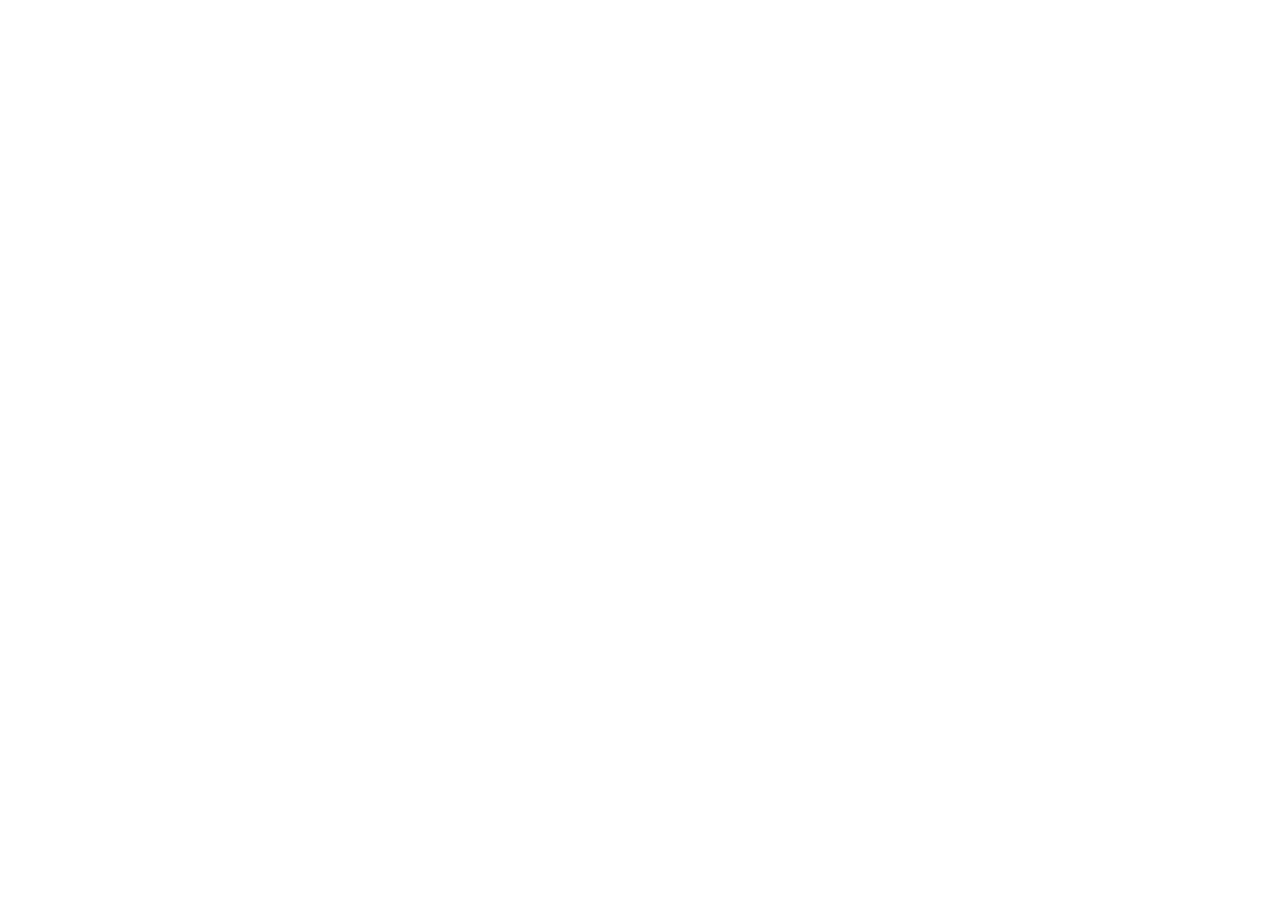
==== index.html @ 7bea7ccb "Add files via upload" ====
<!doctype html>
<html lang="en">
  <head>
    <meta charset="utf-8" />
    <meta name="viewport" content="width=device-width, initial-scale=1" />
    <title>Bauphysik · U-value · 1.1</title>
    <!--
      Content Security Policy: only own-origin scripts, styles and
      data. No inline script. No remote resources.
    -->
    <meta
      http-equiv="Content-Security-Policy"
      content="
        default-src 'none';
        script-src 'self';
        style-src 'self';
        img-src 'self' data:;
        font-src 'self';
        connect-src 'none';
        base-uri 'none';
        form-action 'none';
        frame-ancestors 'none';
      "
    />
    <link rel="stylesheet" href="css/style.css" />
  </head>
  <body>
    <main id="app"></main>
    <script type="module" src="js/ui/uvalue-app.js"></script>
  </body>
</html>
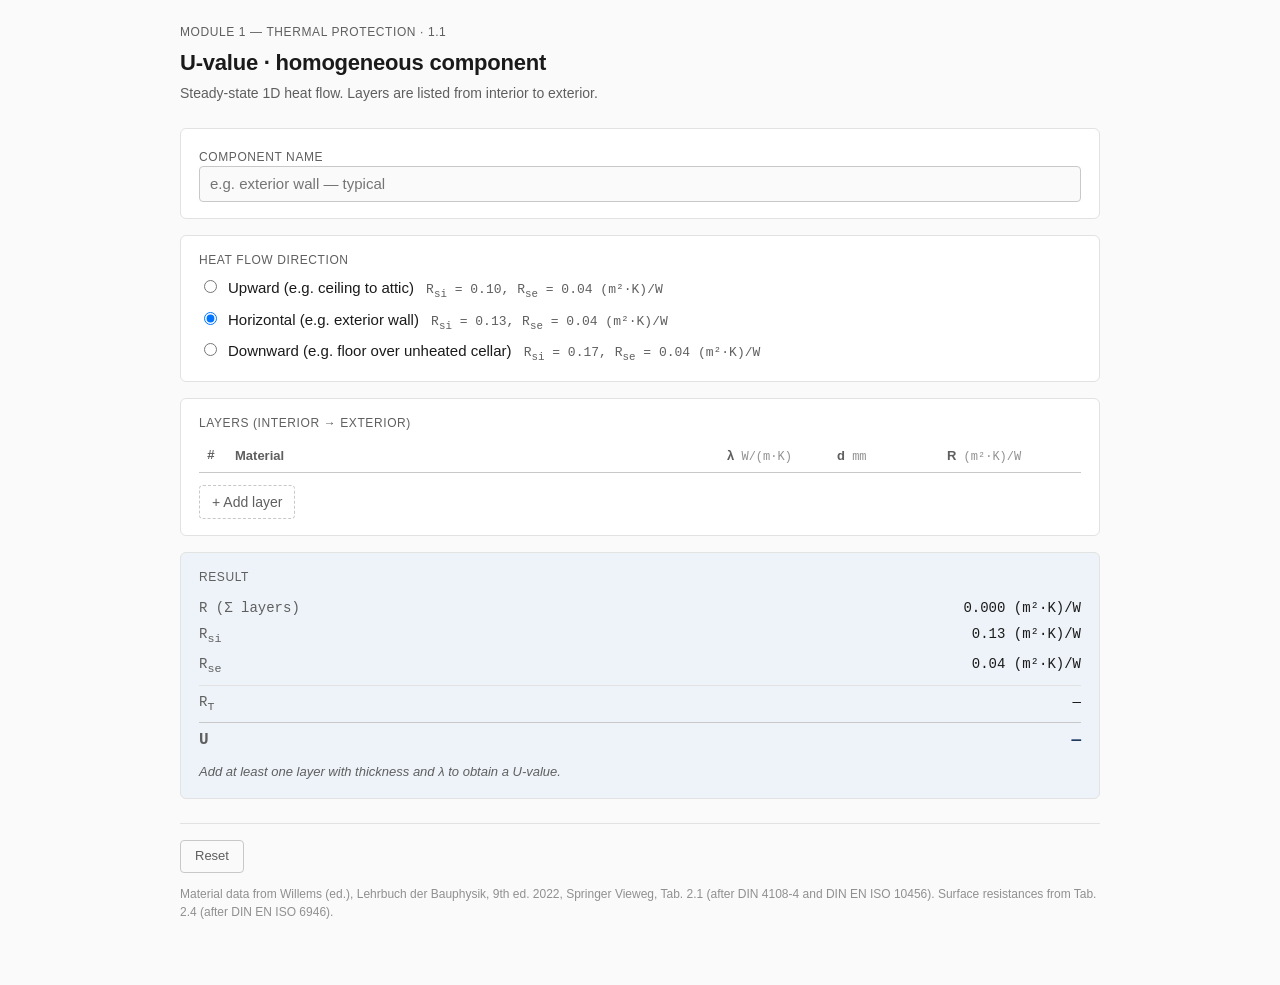
==== commit 225123af: "Add files via upload" ====
--- a/index.html
+++ b/index.html
@@ -4,10 +4,6 @@
     <meta charset="utf-8" />
     <meta name="viewport" content="width=device-width, initial-scale=1" />
     <title>Bauphysik · U-value · 1.1</title>
-    <!--
-      Content Security Policy: only own-origin scripts, styles and
-      data. No inline script. No remote resources.
-    -->
     <meta
       http-equiv="Content-Security-Policy"
       content="
@@ -19,13 +15,12 @@
         connect-src 'none';
         base-uri 'none';
         form-action 'none';
-        frame-ancestors 'none';
       "
     />
-    <link rel="stylesheet" href="css/style.css" />
+    <link rel="stylesheet" href="style.css" />
   </head>
   <body>
     <main id="app"></main>
-    <script type="module" src="js/ui/uvalue-app.js"></script>
+    <script type="module" src="uvalue-app.js"></script>
   </body>
 </html>
--- a/style.css
+++ b/style.css
@@ -0,0 +1,274 @@
+/* Bauphysik · U-value Quick Calc — base styles
+ *
+ * Design intent: pro tool for engineering students.
+ * Quiet, high contrast, monospaced where numerical density matters.
+ * No decorative chrome.
+ */
+
+:root {
+  --bg: #fafafa;
+  --bg-block: #ffffff;
+  --fg: #1a1a1a;
+  --fg-muted: #5f5f5f;
+  --fg-faint: #909090;
+  --line: #e2e2e2;
+  --line-strong: #c8c8c8;
+  --accent: #1e3a5f;
+  --accent-soft: #eef3f9;
+  --warn: #a8500d;
+  --num-font: "SFMono-Regular", "JetBrains Mono", "Cascadia Mono",
+    "Consolas", "Menlo", "Liberation Mono", monospace;
+  --ui-font: -apple-system, BlinkMacSystemFont, "Segoe UI", Roboto,
+    "Helvetica Neue", Arial, sans-serif;
+}
+
+@media (prefers-color-scheme: dark) {
+  :root {
+    --bg: #15171a;
+    --bg-block: #1e2024;
+    --fg: #e8e8e8;
+    --fg-muted: #a0a4aa;
+    --fg-faint: #6b7078;
+    --line: #2c3036;
+    --line-strong: #3c4048;
+    --accent: #8fb6e5;
+    --accent-soft: #232a35;
+    --warn: #e0a070;
+  }
+}
+
+* { box-sizing: border-box; }
+
+html, body {
+  margin: 0;
+  padding: 0;
+  background: var(--bg);
+  color: var(--fg);
+  font-family: var(--ui-font);
+  font-size: 15px;
+  line-height: 1.45;
+}
+
+#app {
+  max-width: 960px;
+  margin: 0 auto;
+  padding: 24px 20px 64px;
+}
+
+/* ── header ───────────────────────────────────────────────────── */
+.appHeader { margin-bottom: 24px; }
+.crumb {
+  font-size: 12px;
+  text-transform: uppercase;
+  letter-spacing: 0.05em;
+  color: var(--fg-muted);
+  margin-bottom: 6px;
+}
+.appHeader h1 {
+  margin: 0 0 4px;
+  font-size: 22px;
+  font-weight: 600;
+  letter-spacing: -0.01em;
+}
+.appHeader .sub {
+  margin: 0;
+  color: var(--fg-muted);
+  font-size: 14px;
+}
+
+/* ── blocks ───────────────────────────────────────────────────── */
+.block {
+  background: var(--bg-block);
+  border: 1px solid var(--line);
+  border-radius: 6px;
+  padding: 16px 18px;
+  margin-bottom: 16px;
+}
+.label {
+  font-size: 12px;
+  text-transform: uppercase;
+  letter-spacing: 0.05em;
+  color: var(--fg-muted);
+  margin-bottom: 8px;
+}
+
+/* ── component name ───────────────────────────────────────────── */
+.nameInput {
+  width: 100%;
+  padding: 6px 10px;
+  border: 1px solid var(--line-strong);
+  border-radius: 4px;
+  background: var(--bg);
+  color: var(--fg);
+  font: inherit;
+  font-size: 15px;
+}
+.nameInput:focus {
+  outline: 2px solid var(--accent);
+  outline-offset: -1px;
+}
+
+/* ── radio group (heat flow direction) ────────────────────────── */
+.radioGroup { display: flex; flex-direction: column; gap: 6px; }
+.radioRow { display: flex; align-items: baseline; gap: 8px; }
+.radioLabel { cursor: pointer; }
+.radioLabel .meta {
+  margin-left: 8px;
+  color: var(--fg-muted);
+  font-family: var(--num-font);
+  font-size: 13px;
+}
+
+/* ── layers table ─────────────────────────────────────────────── */
+.layers {
+  width: 100%;
+  border-collapse: collapse;
+  margin-top: 4px;
+}
+.layers th, .layers td {
+  padding: 6px 8px;
+  border-bottom: 1px solid var(--line);
+  text-align: left;
+  vertical-align: middle;
+}
+.layers thead th {
+  font-weight: 600;
+  font-size: 13px;
+  color: var(--fg-muted);
+  border-bottom: 1px solid var(--line-strong);
+}
+.layers .unit {
+  color: var(--fg-faint);
+  font-weight: 400;
+  font-family: var(--num-font);
+  font-size: 12px;
+}
+.colNum { width: 28px; color: var(--fg-faint); font-family: var(--num-font); }
+.colMat { min-width: 220px; }
+.colLam, .colThk, .colR { width: 110px; }
+.colAct { width: 32px; text-align: center; }
+.derived {
+  font-family: var(--num-font);
+  color: var(--fg-muted);
+  text-align: right;
+}
+
+.matSelect, .customNameInput {
+  width: 100%;
+  padding: 4px 6px;
+  border: 1px solid var(--line-strong);
+  border-radius: 3px;
+  background: var(--bg);
+  color: var(--fg);
+  font: inherit;
+  font-size: 14px;
+}
+.customNameInput { margin-top: 4px; }
+
+.num {
+  width: 100%;
+  padding: 4px 6px;
+  border: 1px solid var(--line-strong);
+  border-radius: 3px;
+  background: var(--bg);
+  color: var(--fg);
+  font-family: var(--num-font);
+  font-size: 14px;
+  text-align: right;
+}
+.num:focus, .matSelect:focus, .customNameInput:focus {
+  outline: 2px solid var(--accent);
+  outline-offset: -1px;
+}
+
+.addBtn {
+  margin-top: 12px;
+  padding: 6px 12px;
+  font: inherit;
+  font-size: 14px;
+  border: 1px dashed var(--line-strong);
+  background: transparent;
+  color: var(--fg-muted);
+  cursor: pointer;
+  border-radius: 4px;
+}
+.addBtn:hover { border-color: var(--accent); color: var(--accent); }
+
+.rmBtn {
+  border: none;
+  background: transparent;
+  color: var(--fg-faint);
+  font-size: 18px;
+  cursor: pointer;
+  width: 24px;
+  height: 24px;
+  line-height: 1;
+  border-radius: 3px;
+  padding: 0;
+}
+.rmBtn:hover { color: var(--warn); background: var(--accent-soft); }
+
+/* ── results ──────────────────────────────────────────────────── */
+.results { background: var(--accent-soft); }
+.resRow {
+  display: flex;
+  justify-content: space-between;
+  align-items: baseline;
+  padding: 3px 0;
+  font-family: var(--num-font);
+  font-size: 14px;
+}
+.resLabel { color: var(--fg-muted); }
+.resValue { color: var(--fg); }
+.rTotalLine {
+  border-top: 1px solid var(--line);
+  margin-top: 4px;
+  padding-top: 6px;
+}
+.uLine {
+  font-size: 16px;
+  font-weight: 600;
+  border-top: 1px solid var(--line-strong);
+  margin-top: 4px;
+  padding-top: 6px;
+}
+.uLine .resValue { color: var(--accent); }
+.hint {
+  color: var(--fg-muted);
+  font-size: 13px;
+  font-style: italic;
+  margin: 8px 0 0;
+}
+
+/* ── footer ───────────────────────────────────────────────────── */
+.appFooter {
+  margin-top: 24px;
+  padding-top: 16px;
+  border-top: 1px solid var(--line);
+}
+.resetBtn {
+  padding: 6px 14px;
+  font: inherit;
+  font-size: 13px;
+  border: 1px solid var(--line-strong);
+  background: transparent;
+  color: var(--fg-muted);
+  cursor: pointer;
+  border-radius: 4px;
+}
+.resetBtn:hover { color: var(--warn); border-color: var(--warn); }
+.src {
+  margin: 12px 0 0;
+  font-size: 12px;
+  color: var(--fg-faint);
+  line-height: 1.5;
+}
+
+/* ── responsive tweaks ────────────────────────────────────────── */
+@media (max-width: 640px) {
+  #app { padding: 16px 12px 48px; }
+  .layers th, .layers td { padding: 4px 4px; }
+  .colMat { min-width: 140px; }
+  .colLam, .colThk, .colR { width: 78px; }
+  .radioLabel .meta { display: block; margin-left: 0; }
+}
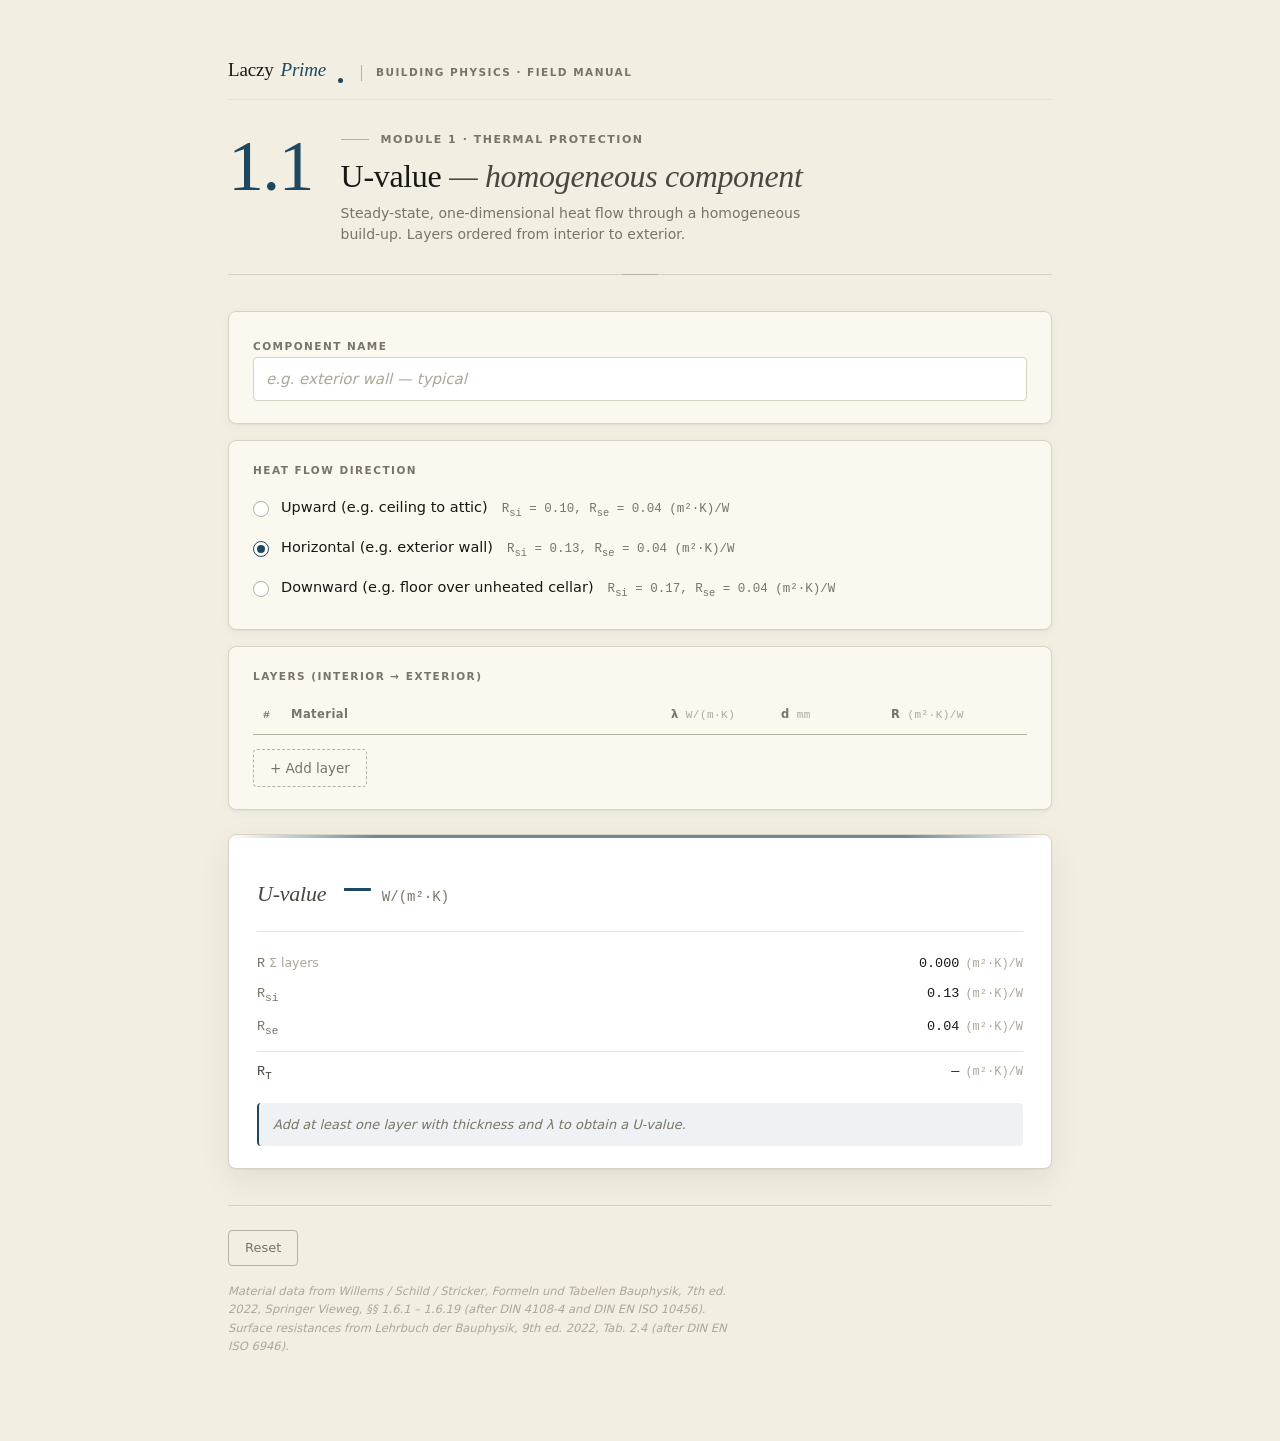
==== commit 6af37b85: "Add files via upload" ====
--- a/index.html
+++ b/index.html
@@ -3,7 +3,7 @@
   <head>
     <meta charset="utf-8" />
     <meta name="viewport" content="width=device-width, initial-scale=1" />
-    <title>Bauphysik · U-value · 1.1</title>
+    <title>LaczyPrime · U-value · 1.1</title>
     <meta
       http-equiv="Content-Security-Policy"
       content="
--- a/style.css
+++ b/style.css
@@ -1,39 +1,80 @@
-/* Bauphysik · U-value Quick Calc — base styles
+/* Bauphysik · U-value · 1.1
  *
- * Design intent: pro tool for engineering students.
- * Quiet, high contrast, monospaced where numerical density matters.
- * No decorative chrome.
+ * Aesthetic: editorial field manual.
+ * Cream paper, serif chapter heading, restrained iron-blue accent.
+ * Tabular numerals throughout for engineering precision.
+ * No external dependencies (CSP-safe, offline-safe).
  */
 
 :root {
-  --bg: #fafafa;
-  --bg-block: #ffffff;
-  --fg: #1a1a1a;
-  --fg-muted: #5f5f5f;
-  --fg-faint: #909090;
-  --line: #e2e2e2;
-  --line-strong: #c8c8c8;
-  --accent: #1e3a5f;
-  --accent-soft: #eef3f9;
-  --warn: #a8500d;
-  --num-font: "SFMono-Regular", "JetBrains Mono", "Cascadia Mono",
-    "Consolas", "Menlo", "Liberation Mono", monospace;
-  --ui-font: -apple-system, BlinkMacSystemFont, "Segoe UI", Roboto,
-    "Helvetica Neue", Arial, sans-serif;
+  /* Surfaces */
+  --bg:           #f3eee2;
+  --bg-block:     #fbf8ef;
+  --bg-elevated:  #ffffff;
+  --bg-input:     #ffffff;
+
+  /* Ink */
+  --fg:           #1a1815;
+  --fg-secondary: #4a4640;
+  --fg-muted:     #7a7468;
+  --fg-faint:     #aea798;
+
+  /* Lines */
+  --line:         #d8d2c2;
+  --line-strong:  #b8b0a0;
+  --line-hairline:#e8e2d2;
+
+  /* Accent — iron blue, used sparingly */
+  --accent:       #1e4860;
+  --accent-soft:  rgba(30, 72, 96, 0.07);
+  --accent-strong:#143240;
+
+  --warn:         #8b3a1a;
+
+  /* Shadows */
+  --shadow-soft:    0 1px 2px rgba(26, 24, 21, 0.04),
+                    0 2px 12px rgba(26, 24, 21, 0.04);
+  --shadow-lifted:  0 1px 2px rgba(26, 24, 21, 0.06),
+                    0 12px 32px rgba(26, 24, 21, 0.07);
+
+  /* Fonts — system-resident only (no external loads under CSP) */
+  --ui-font:    ui-sans-serif, system-ui, -apple-system, "Segoe UI Variable",
+                "Segoe UI", sans-serif;
+  --serif-font: ui-serif, "Iowan Old Style", "Hoefler Text", "Apple Garamond",
+                "Palatino Linotype", Palatino, "Times New Roman", Georgia, serif;
+  --num-font:   ui-monospace, "SF Mono", "JetBrains Mono", "Cascadia Mono",
+                Menlo, Consolas, monospace;
+
+  --radius:     4px;
+  --radius-lg:  8px;
 }
 
 @media (prefers-color-scheme: dark) {
   :root {
-    --bg: #15171a;
-    --bg-block: #1e2024;
-    --fg: #e8e8e8;
-    --fg-muted: #a0a4aa;
-    --fg-faint: #6b7078;
-    --line: #2c3036;
-    --line-strong: #3c4048;
-    --accent: #8fb6e5;
-    --accent-soft: #232a35;
-    --warn: #e0a070;
+    --bg:           #16140f;
+    --bg-block:     #1e1b15;
+    --bg-elevated:  #25211a;
+    --bg-input:     #1a1812;
+
+    --fg:           #ece6d6;
+    --fg-secondary: #b8b2a2;
+    --fg-muted:     #8a8478;
+    --fg-faint:     #635e54;
+
+    --line:         #2d2a23;
+    --line-strong:  #45413a;
+    --line-hairline:#221f19;
+
+    --accent:       #7eafd1;
+    --accent-soft:  rgba(126, 175, 209, 0.10);
+    --accent-strong:#a3c8e2;
+
+    --warn:         #d4a070;
+
+    --shadow-soft:    0 1px 2px rgba(0, 0, 0, 0.25),
+                      0 2px 12px rgba(0, 0, 0, 0.20);
+    --shadow-lifted:  0 1px 2px rgba(0, 0, 0, 0.35),
+                      0 12px 32px rgba(0, 0, 0, 0.30);
   }
 }
 
@@ -46,153 +87,521 @@
   color: var(--fg);
   font-family: var(--ui-font);
   font-size: 15px;
-  line-height: 1.45;
+  line-height: 1.5;
+  -webkit-font-smoothing: antialiased;
+  -moz-osx-font-smoothing: grayscale;
+  font-variant-numeric: tabular-nums lining-nums;
 }
 
 #app {
-  max-width: 960px;
+  position: relative;
+  max-width: 880px;
   margin: 0 auto;
-  padding: 24px 20px 64px;
-}
-
-/* ── header ───────────────────────────────────────────────────── */
-.appHeader { margin-bottom: 24px; }
+  padding: 56px 28px 80px;
+}
+
+/* ── header — brand + chapter opening ──────────────────────────── */
+.appHeader {
+  display: block;
+  margin-bottom: 36px;
+  padding-bottom: 28px;
+  border-bottom: 1px solid var(--line);
+  position: relative;
+}
+.appHeader::after {
+  content: "";
+  position: absolute;
+  left: 50%;
+  bottom: -3px;
+  width: 36px;
+  height: 5px;
+  transform: translateX(-50%);
+  background:
+    linear-gradient(to bottom,
+      var(--bg) 0%, var(--bg) 40%,
+      var(--line-strong) 40%, var(--line-strong) 60%,
+      var(--bg) 60%, var(--bg) 100%);
+}
+
+/* — Brand: LaczyPrime wordmark, top — */
+.brand {
+  display: flex;
+  align-items: baseline;
+  gap: 10px;
+  margin-bottom: 32px;
+  padding-bottom: 14px;
+  border-bottom: 1px solid var(--line-hairline);
+  flex-wrap: wrap;
+}
+.brandWord {
+  font-family: var(--serif-font);
+  font-size: 19px;
+  font-weight: 400;
+  letter-spacing: -0.01em;
+  color: var(--fg);
+}
+.brandWordAccent {
+  font-family: var(--serif-font);
+  font-size: 19px;
+  font-style: italic;
+  font-weight: 400;
+  letter-spacing: -0.01em;
+  color: var(--accent);
+  margin-left: -3px;
+}
+.brandDot {
+  display: inline-block;
+  width: 5px;
+  height: 5px;
+  border-radius: 50%;
+  background: var(--accent);
+  margin-left: 2px;
+  margin-bottom: 2px;
+  align-self: end;
+}
+.brandTag {
+  font-size: 10.5px;
+  font-weight: 600;
+  letter-spacing: 0.14em;
+  text-transform: uppercase;
+  color: var(--fg-muted);
+  margin-left: 8px;
+  padding-left: 14px;
+  border-left: 1px solid var(--line-strong);
+}
+
+/* — Chapter body — */
+.headerBody {
+  display: grid;
+  grid-template-columns: auto 1fr;
+  gap: 28px;
+  align-items: start;
+}
+
+.chapterMark {
+  font-family: var(--serif-font);
+  font-size: 72px;
+  font-weight: 400;
+  line-height: 0.85;
+  color: var(--accent);
+  letter-spacing: -0.025em;
+  padding-top: 4px;
+  font-feature-settings: "lnum" 1;
+}
+
+.headerText { min-width: 0; }
+
 .crumb {
-  font-size: 12px;
+  font-size: 11px;
+  font-weight: 600;
+  letter-spacing: 0.14em;
   text-transform: uppercase;
-  letter-spacing: 0.05em;
-  color: var(--fg-muted);
-  margin-bottom: 6px;
-}
+  color: var(--fg-muted);
+  margin-bottom: 10px;
+  display: flex;
+  align-items: center;
+  gap: 12px;
+}
+.crumb::before {
+  content: "";
+  width: 28px;
+  height: 1px;
+  background: var(--line-strong);
+}
+
 .appHeader h1 {
-  margin: 0 0 4px;
-  font-size: 22px;
-  font-weight: 600;
+  font-family: var(--serif-font);
+  font-weight: 400;
+  font-size: 32px;
+  line-height: 1.15;
   letter-spacing: -0.01em;
-}
+  margin: 0 0 8px;
+  color: var(--fg);
+}
+.appHeader h1 em {
+  font-style: italic;
+  color: var(--fg-secondary);
+}
+
 .appHeader .sub {
   margin: 0;
   color: var(--fg-muted);
   font-size: 14px;
+  max-width: 56ch;
+  line-height: 1.55;
 }
 
 /* ── blocks ───────────────────────────────────────────────────── */
 .block {
   background: var(--bg-block);
   border: 1px solid var(--line);
-  border-radius: 6px;
-  padding: 16px 18px;
+  border-radius: var(--radius-lg);
+  padding: 22px 24px;
   margin-bottom: 16px;
-}
+  box-shadow: var(--shadow-soft);
+}
+
 .label {
-  font-size: 12px;
+  font-size: 10.5px;
+  font-weight: 600;
+  letter-spacing: 0.14em;
   text-transform: uppercase;
-  letter-spacing: 0.05em;
-  color: var(--fg-muted);
-  margin-bottom: 8px;
-}
-
-/* ── component name ───────────────────────────────────────────── */
+  color: var(--fg-muted);
+  margin-bottom: 12px;
+}
+
+/* ── component name input ─────────────────────────────────────── */
 .nameInput {
   width: 100%;
-  padding: 6px 10px;
-  border: 1px solid var(--line-strong);
-  border-radius: 4px;
-  background: var(--bg);
+  padding: 10px 12px;
+  border: 1px solid var(--line);
+  border-radius: var(--radius);
+  background: var(--bg-input);
   color: var(--fg);
   font: inherit;
   font-size: 15px;
-}
+  font-family: var(--ui-font);
+  transition: border-color 120ms ease, box-shadow 120ms ease;
+}
+.nameInput::placeholder { color: var(--fg-faint); font-style: italic; }
 .nameInput:focus {
-  outline: 2px solid var(--accent);
-  outline-offset: -1px;
-}
-
-/* ── radio group (heat flow direction) ────────────────────────── */
-.radioGroup { display: flex; flex-direction: column; gap: 6px; }
-.radioRow { display: flex; align-items: baseline; gap: 8px; }
-.radioLabel { cursor: pointer; }
+  outline: none;
+  border-color: var(--accent);
+  box-shadow: 0 0 0 3px var(--accent-soft);
+}
+
+/* ── radio group ──────────────────────────────────────────────── */
+.radioGroup { display: flex; flex-direction: column; gap: 4px; }
+.radioRow {
+  display: flex;
+  align-items: center;
+  gap: 12px;
+  padding: 6px 8px;
+  margin: 0 -8px;
+  border-radius: var(--radius);
+  transition: background 100ms ease;
+}
+.radioRow:hover { background: var(--accent-soft); }
+
+input[type="radio"] {
+  appearance: none;
+  -webkit-appearance: none;
+  width: 16px;
+  height: 16px;
+  margin: 0;
+  border: 1.5px solid var(--line-strong);
+  border-radius: 50%;
+  background: var(--bg-input);
+  position: relative;
+  cursor: pointer;
+  flex-shrink: 0;
+  transition: border-color 120ms ease;
+}
+input[type="radio"]:hover { border-color: var(--accent); }
+input[type="radio"]:checked { border-color: var(--accent); }
+input[type="radio"]:checked::after {
+  content: "";
+  position: absolute;
+  inset: 3px;
+  background: var(--accent);
+  border-radius: 50%;
+}
+input[type="radio"]:focus-visible {
+  outline: none;
+  box-shadow: 0 0 0 3px var(--accent-soft);
+}
+
+.radioLabel {
+  cursor: pointer;
+  color: var(--fg);
+  font-size: 14.5px;
+  flex: 1;
+  display: flex;
+  align-items: baseline;
+  gap: 14px;
+  flex-wrap: wrap;
+}
 .radioLabel .meta {
-  margin-left: 8px;
-  color: var(--fg-muted);
-  font-family: var(--num-font);
-  font-size: 13px;
+  color: var(--fg-muted);
+  font-family: var(--num-font);
+  font-size: 12.5px;
+  font-feature-settings: "tnum" 1;
 }
 
 /* ── layers table ─────────────────────────────────────────────── */
 .layers {
   width: 100%;
   border-collapse: collapse;
-  margin-top: 4px;
+  margin-top: 6px;
 }
 .layers th, .layers td {
-  padding: 6px 8px;
-  border-bottom: 1px solid var(--line);
+  padding: 9px 10px;
   text-align: left;
   vertical-align: middle;
 }
 .layers thead th {
   font-weight: 600;
-  font-size: 13px;
+  font-size: 11.5px;
+  letter-spacing: 0.04em;
   color: var(--fg-muted);
   border-bottom: 1px solid var(--line-strong);
-}
+  padding-bottom: 10px;
+}
+.layers tbody tr {
+  border-bottom: 1px solid var(--line-hairline);
+}
+.layers tbody tr:last-child { border-bottom: none; }
 .layers .unit {
   color: var(--fg-faint);
   font-weight: 400;
   font-family: var(--num-font);
-  font-size: 12px;
-}
-.colNum { width: 28px; color: var(--fg-faint); font-family: var(--num-font); }
+  font-size: 11px;
+  font-feature-settings: "tnum" 1;
+}
+.colNum {
+  width: 28px;
+  color: var(--fg-faint);
+  font-family: var(--num-font);
+  font-feature-settings: "tnum" 1;
+  font-size: 13px;
+}
 .colMat { min-width: 220px; }
 .colLam, .colThk, .colR { width: 110px; }
-.colAct { width: 32px; text-align: center; }
+.colAct { width: 36px; text-align: center; }
+
 .derived {
   font-family: var(--num-font);
-  color: var(--fg-muted);
+  font-feature-settings: "tnum" 1;
+  color: var(--fg-secondary);
   text-align: right;
-}
-
-.matSelect, .customNameInput {
+  font-size: 13.5px;
+}
+
+.customNameInput {
   width: 100%;
-  padding: 4px 6px;
-  border: 1px solid var(--line-strong);
-  border-radius: 3px;
-  background: var(--bg);
+  padding: 7px 10px;
+  border: 1px solid var(--line);
+  border-radius: var(--radius);
+  background: var(--bg-input);
   color: var(--fg);
   font: inherit;
   font-size: 14px;
-}
-.customNameInput { margin-top: 4px; }
+  font-family: var(--ui-font);
+  margin-top: 6px;
+  transition: border-color 120ms ease, box-shadow 120ms ease;
+}
+.customNameInput::placeholder { color: var(--fg-faint); font-style: italic; }
+.customNameInput:focus, .num:focus {
+  outline: none;
+  border-color: var(--accent);
+  box-shadow: 0 0 0 3px var(--accent-soft);
+}
+
+/* — Material picker trigger — looks like a select, behaves like a button */
+.matTrigger {
+  width: 100%;
+  padding: 7px 28px 7px 10px;
+  border: 1px solid var(--line);
+  border-radius: var(--radius);
+  background: var(--bg-input);
+  color: var(--fg);
+  font: inherit;
+  font-size: 14px;
+  font-family: var(--ui-font);
+  text-align: left;
+  cursor: pointer;
+  position: relative;
+  transition: border-color 120ms ease, box-shadow 120ms ease;
+  display: block;
+}
+.matTrigger:hover { border-color: var(--line-strong); }
+.matTrigger:focus, .matTrigger:focus-visible {
+  outline: none;
+  border-color: var(--accent);
+  box-shadow: 0 0 0 3px var(--accent-soft);
+}
+.matTrigger.is-placeholder .matTriggerLabel {
+  color: var(--fg-faint);
+  font-style: italic;
+}
+.matTriggerLabel {
+  display: block;
+  overflow: hidden;
+  text-overflow: ellipsis;
+  white-space: nowrap;
+}
+.matTriggerChevron {
+  position: absolute;
+  right: 10px;
+  top: 50%;
+  transform: translateY(-50%);
+  color: var(--fg-muted);
+  font-size: 10px;
+  pointer-events: none;
+}
+
+/* — Picker popover — */
+.matPopover {
+  background: var(--bg-elevated);
+  border: 1px solid var(--line-strong);
+  border-radius: var(--radius-lg);
+  box-shadow: var(--shadow-lifted);
+  max-height: 420px;
+  max-width: 520px;
+  display: flex;
+  flex-direction: column;
+  z-index: 100;
+  overflow: hidden;
+  animation: matPopIn 120ms ease-out;
+}
+@keyframes matPopIn {
+  from { opacity: 0; transform: translateY(-4px); }
+  to   { opacity: 1; transform: translateY(0); }
+}
+
+.matSearch {
+  width: 100%;
+  padding: 10px 14px;
+  border: none;
+  border-bottom: 1px solid var(--line);
+  background: var(--bg-elevated);
+  color: var(--fg);
+  font: inherit;
+  font-family: var(--ui-font);
+  font-size: 14px;
+  flex-shrink: 0;
+}
+.matSearch::placeholder { color: var(--fg-faint); font-style: italic; }
+.matSearch:focus { outline: none; }
+.matSearch::-webkit-search-cancel-button { display: none; }
+
+.matList {
+  overflow-y: auto;
+  flex: 1;
+  padding: 4px 0 6px;
+}
+.matList::-webkit-scrollbar { width: 8px; }
+.matList::-webkit-scrollbar-track { background: transparent; }
+.matList::-webkit-scrollbar-thumb {
+  background: var(--line-strong);
+  border-radius: 4px;
+  border: 2px solid var(--bg-elevated);
+}
+
+.matCatHead {
+  font-size: 10px;
+  font-weight: 700;
+  letter-spacing: 0.14em;
+  text-transform: uppercase;
+  color: var(--accent);
+  padding: 12px 14px 4px;
+  position: sticky;
+  top: 0;
+  background: var(--bg-elevated);
+}
+.matSubHead {
+  font-size: 11px;
+  font-weight: 500;
+  color: var(--fg-muted);
+  padding: 6px 14px 2px;
+  font-style: italic;
+}
+
+.matItem {
+  display: flex;
+  width: 100%;
+  align-items: baseline;
+  justify-content: space-between;
+  gap: 16px;
+  padding: 6px 14px;
+  border: none;
+  background: transparent;
+  font: inherit;
+  font-family: var(--ui-font);
+  text-align: left;
+  cursor: pointer;
+  color: var(--fg);
+  font-size: 13.5px;
+  transition: background 80ms ease;
+}
+.matItem:hover, .matItem:focus {
+  background: var(--accent-soft);
+  outline: none;
+}
+.matItem.is-selected {
+  background: var(--accent-soft);
+  font-weight: 500;
+}
+.matItem.is-selected .matItemName::before {
+  content: "✓ ";
+  color: var(--accent);
+  font-weight: 700;
+}
+.matItem--custom {
+  border-bottom: 1px solid var(--line-hairline);
+  margin-bottom: 4px;
+}
+.matItem--custom .matItemName { font-style: italic; color: var(--fg-secondary); }
+.matItemName {
+  flex: 1;
+  min-width: 0;
+}
+.matItemMeta {
+  font-family: var(--num-font);
+  font-feature-settings: "tnum" 1, "lnum" 1;
+  font-size: 12px;
+  color: var(--fg-muted);
+  white-space: nowrap;
+  flex-shrink: 0;
+}
+.matEmpty {
+  padding: 24px 14px;
+  text-align: center;
+  color: var(--fg-muted);
+  font-style: italic;
+  font-size: 13px;
+}
 
 .num {
   width: 100%;
-  padding: 4px 6px;
-  border: 1px solid var(--line-strong);
-  border-radius: 3px;
-  background: var(--bg);
-  color: var(--fg);
-  font-family: var(--num-font);
+  padding: 7px 10px;
+  border: 1px solid var(--line);
+  border-radius: var(--radius);
+  background: var(--bg-input);
+  color: var(--fg);
+  font-family: var(--num-font);
+  font-feature-settings: "tnum" 1, "lnum" 1;
   font-size: 14px;
   text-align: right;
-}
-.num:focus, .matSelect:focus, .customNameInput:focus {
-  outline: 2px solid var(--accent);
-  outline-offset: -1px;
-}
+  transition: border-color 120ms ease, box-shadow 120ms ease;
+}
+.num::-webkit-outer-spin-button,
+.num::-webkit-inner-spin-button {
+  -webkit-appearance: none;
+  margin: 0;
+}
+.num { -moz-appearance: textfield; }
 
 .addBtn {
-  margin-top: 12px;
-  padding: 6px 12px;
+  margin-top: 14px;
+  padding: 8px 16px;
   font: inherit;
-  font-size: 14px;
+  font-family: var(--ui-font);
+  font-size: 13.5px;
+  font-weight: 500;
   border: 1px dashed var(--line-strong);
   background: transparent;
   color: var(--fg-muted);
   cursor: pointer;
-  border-radius: 4px;
-}
-.addBtn:hover { border-color: var(--accent); color: var(--accent); }
+  border-radius: var(--radius);
+  transition: all 120ms ease;
+}
+.addBtn:hover {
+  border-color: var(--accent);
+  border-style: solid;
+  color: var(--accent);
+  background: var(--accent-soft);
+}
 
 .rmBtn {
   border: none;
@@ -200,75 +609,198 @@
   color: var(--fg-faint);
   font-size: 18px;
   cursor: pointer;
-  width: 24px;
-  height: 24px;
+  width: 26px;
+  height: 26px;
   line-height: 1;
-  border-radius: 3px;
+  border-radius: var(--radius);
   padding: 0;
-}
-.rmBtn:hover { color: var(--warn); background: var(--accent-soft); }
-
-/* ── results ──────────────────────────────────────────────────── */
-.results { background: var(--accent-soft); }
+  transition: all 120ms ease;
+}
+.rmBtn:hover {
+  color: var(--warn);
+  background: rgba(139, 58, 26, 0.08);
+}
+
+/* ── results panel — hero treatment ───────────────────────────── */
+.results {
+  background: var(--bg-elevated);
+  border: 1px solid var(--line);
+  border-radius: var(--radius-lg);
+  padding: 26px 28px 22px;
+  margin-top: 24px;
+  margin-bottom: 22px;
+  box-shadow: var(--shadow-lifted);
+  position: relative;
+  overflow: hidden;
+}
+.results::before {
+  content: "";
+  position: absolute;
+  top: 0;
+  left: 0;
+  right: 0;
+  height: 3px;
+  background: linear-gradient(90deg,
+    transparent 0%,
+    var(--accent) 18%, var(--accent) 82%,
+    transparent 100%);
+  opacity: 0.65;
+}
+
+.hero {
+  display: flex;
+  align-items: baseline;
+  gap: 18px;
+  padding: 6px 0 20px;
+  border-bottom: 1px solid var(--line-hairline);
+  margin-bottom: 18px;
+  flex-wrap: wrap;
+}
+.heroLabel {
+  font-family: var(--serif-font);
+  font-style: italic;
+  font-size: 22px;
+  color: var(--fg-secondary);
+  font-weight: 400;
+  letter-spacing: -0.01em;
+}
+.heroLine {
+  display: flex;
+  align-items: baseline;
+  gap: 12px;
+}
+.heroValue {
+  font-family: var(--num-font);
+  font-feature-settings: "tnum" 1, "lnum" 1;
+  font-size: 44px;
+  font-weight: 500;
+  letter-spacing: -0.02em;
+  color: var(--accent);
+  line-height: 1;
+}
+.heroUnit {
+  font-family: var(--num-font);
+  font-feature-settings: "tnum" 1;
+  color: var(--fg-muted);
+  font-size: 14px;
+  white-space: nowrap;
+}
+
+.breakdown {
+  display: flex;
+  flex-direction: column;
+  gap: 2px;
+}
 .resRow {
-  display: flex;
-  justify-content: space-between;
+  display: grid;
+  grid-template-columns: 1fr auto;
   align-items: baseline;
-  padding: 3px 0;
-  font-family: var(--num-font);
-  font-size: 14px;
-}
-.resLabel { color: var(--fg-muted); }
+  padding: 4px 0;
+  font-size: 13.5px;
+}
+.resLabel {
+  color: var(--fg-muted);
+  font-family: var(--num-font);
+  font-feature-settings: "tnum" 1;
+}
+.resLabel .rowSub {
+  color: var(--fg-faint);
+  font-family: var(--ui-font);
+  font-size: 12.5px;
+  margin-left: 4px;
+}
+.resValueGroup {
+  font-family: var(--num-font);
+  font-feature-settings: "tnum" 1, "lnum" 1;
+  white-space: nowrap;
+}
 .resValue { color: var(--fg); }
+.resUnit {
+  color: var(--fg-faint);
+  margin-left: 6px;
+  font-size: 12px;
+}
 .rTotalLine {
-  border-top: 1px solid var(--line);
-  margin-top: 4px;
-  padding-top: 6px;
-}
-.uLine {
-  font-size: 16px;
-  font-weight: 600;
-  border-top: 1px solid var(--line-strong);
-  margin-top: 4px;
-  padding-top: 6px;
-}
-.uLine .resValue { color: var(--accent); }
+  border-top: 1px solid var(--line-hairline);
+  margin-top: 6px;
+  padding-top: 10px;
+  font-weight: 500;
+}
+.rTotalLine .resLabel { color: var(--fg-secondary); }
+.rTotalLine .resValue { color: var(--fg); font-weight: 500; }
+
 .hint {
   color: var(--fg-muted);
   font-size: 13px;
   font-style: italic;
-  margin: 8px 0 0;
+  margin: 14px 0 0;
+  padding: 12px 14px;
+  background: var(--accent-soft);
+  border-radius: var(--radius);
+  border-left: 2px solid var(--accent);
 }
 
 /* ── footer ───────────────────────────────────────────────────── */
 .appFooter {
-  margin-top: 24px;
-  padding-top: 16px;
+  margin-top: 36px;
+  padding-top: 24px;
   border-top: 1px solid var(--line);
+  display: flex;
+  flex-direction: column;
+  gap: 16px;
 }
 .resetBtn {
-  padding: 6px 14px;
+  align-self: flex-start;
+  padding: 7px 16px;
   font: inherit;
+  font-family: var(--ui-font);
   font-size: 13px;
   border: 1px solid var(--line-strong);
   background: transparent;
   color: var(--fg-muted);
   cursor: pointer;
-  border-radius: 4px;
-}
-.resetBtn:hover { color: var(--warn); border-color: var(--warn); }
+  border-radius: var(--radius);
+  transition: all 120ms ease;
+}
+.resetBtn:hover {
+  color: var(--warn);
+  border-color: var(--warn);
+  background: rgba(139, 58, 26, 0.04);
+}
 .src {
-  margin: 12px 0 0;
-  font-size: 12px;
+  margin: 0;
+  font-size: 11.5px;
   color: var(--fg-faint);
-  line-height: 1.5;
-}
-
-/* ── responsive tweaks ────────────────────────────────────────── */
-@media (max-width: 640px) {
-  #app { padding: 16px 12px 48px; }
-  .layers th, .layers td { padding: 4px 4px; }
-  .colMat { min-width: 140px; }
-  .colLam, .colThk, .colR { width: 78px; }
-  .radioLabel .meta { display: block; margin-left: 0; }
-}
+  line-height: 1.6;
+  font-style: italic;
+  max-width: 70ch;
+}
+
+::selection {
+  background: var(--accent);
+  color: var(--bg-elevated);
+}
+
+/* ── responsive ───────────────────────────────────────────────── */
+@media (max-width: 720px) {
+  #app { padding: 36px 18px 56px; }
+  .headerBody {
+    grid-template-columns: 1fr;
+    gap: 12px;
+  }
+  .brand { gap: 6px; }
+  .brandTag {
+    margin-left: 0;
+    padding-left: 0;
+    border-left: none;
+    width: 100%;
+  }
+  .chapterMark { font-size: 48px; padding-top: 0; }
+  .appHeader h1 { font-size: 26px; }
+  .layers th, .layers td { padding: 6px 6px; }
+  .colMat { min-width: 130px; }
+  .colLam, .colThk, .colR { width: 72px; }
+  .heroValue { font-size: 36px; }
+  .heroLabel { font-size: 18px; }
+  .matPopover { max-width: 90vw; }
+}
